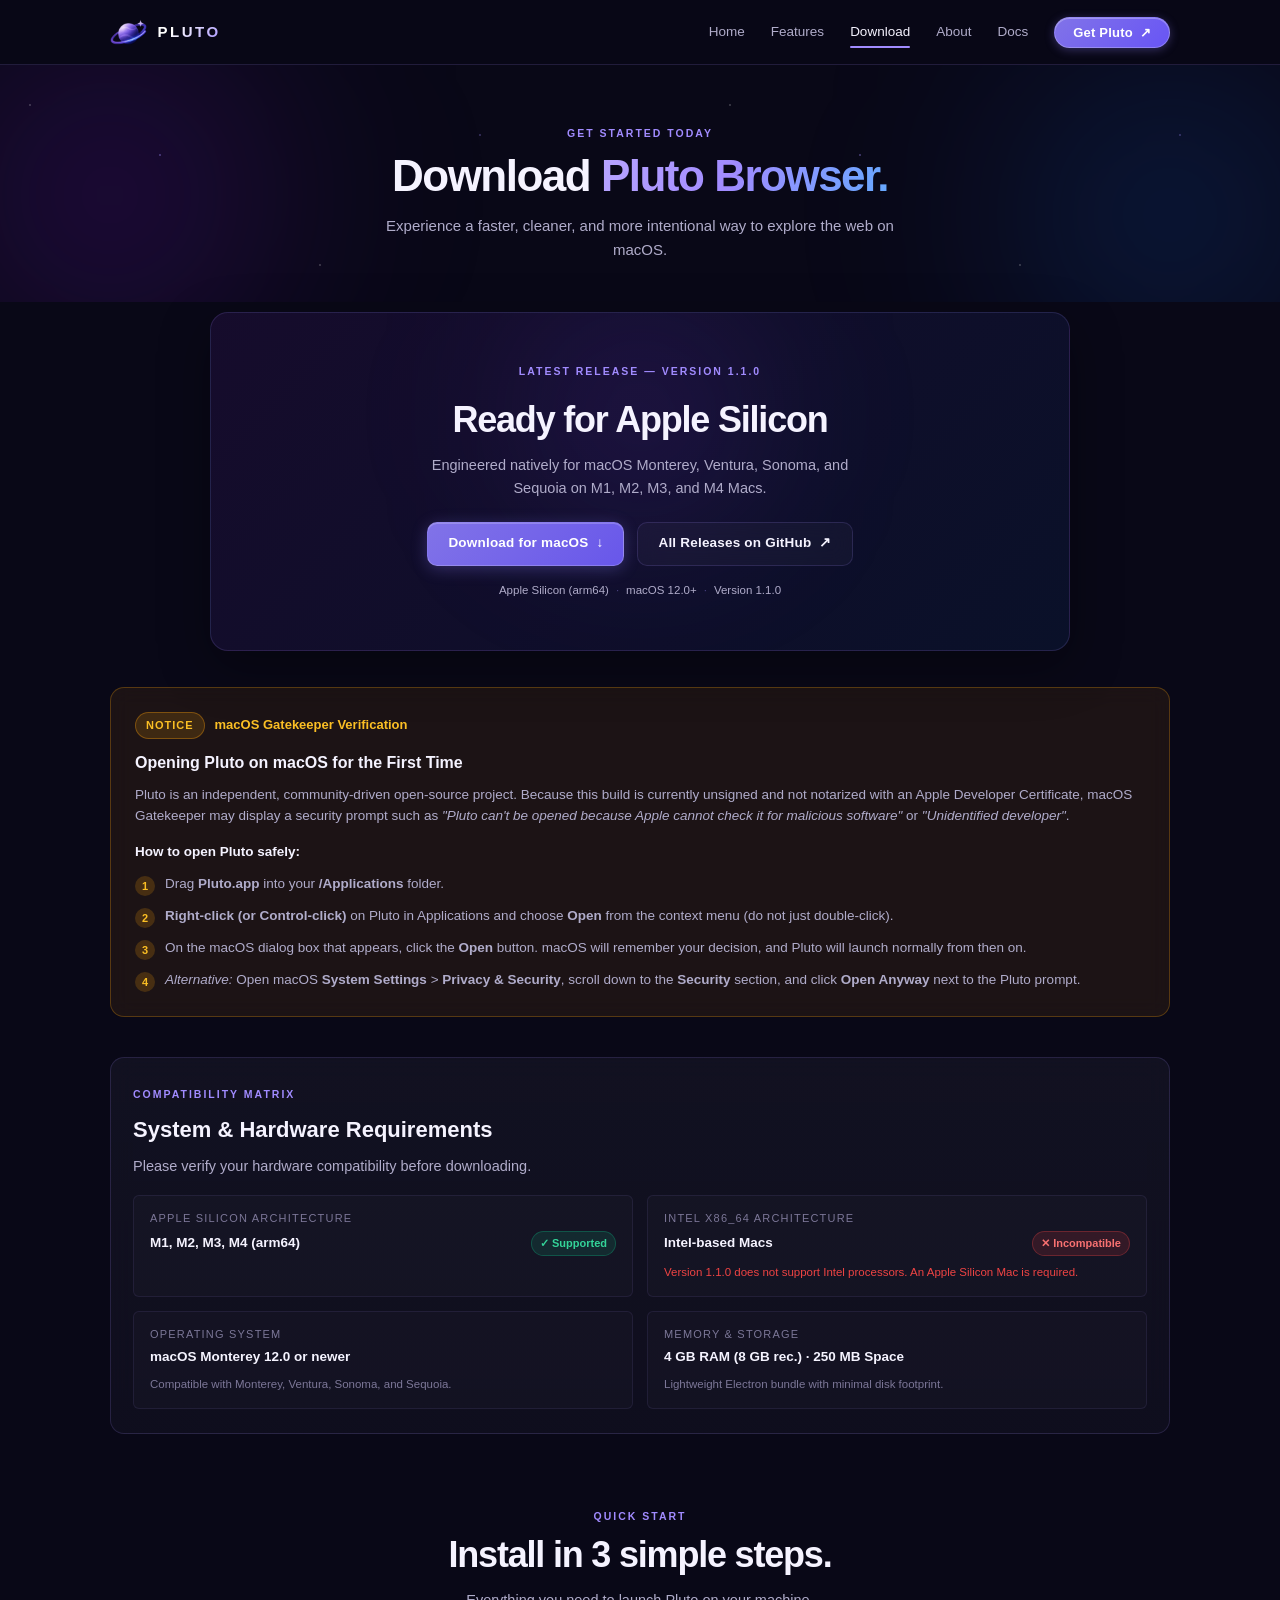
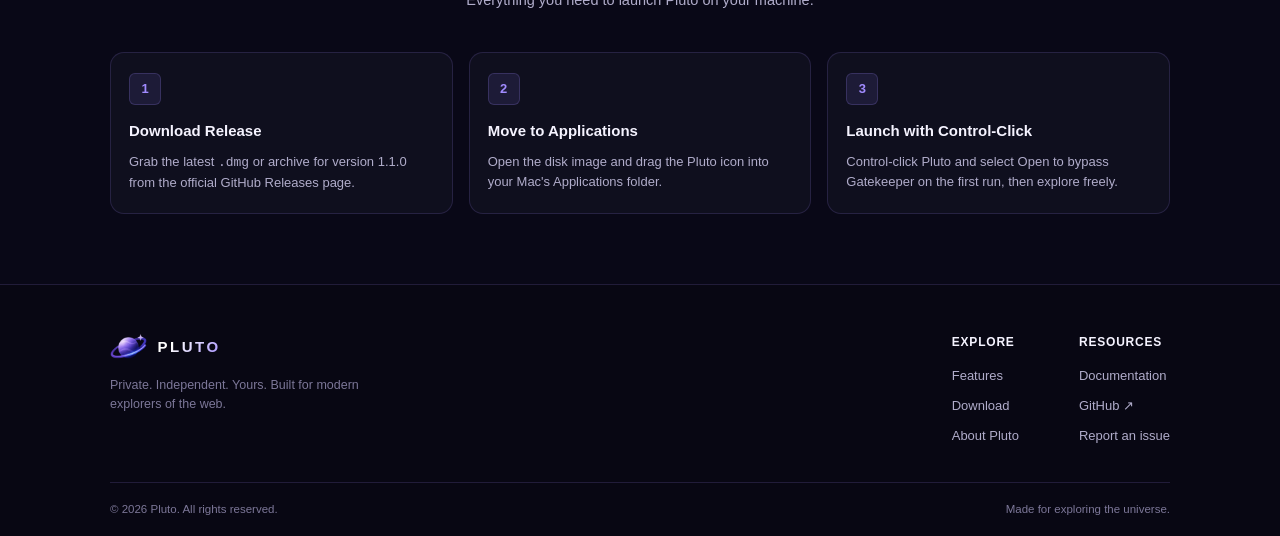
==== download.html @ a0f24057 "Initial commit: Pluto official website" ====
<!DOCTYPE html>
<html lang="en">
<head>
    <meta charset="UTF-8">
    <meta name="viewport" content="width=device-width, initial-scale=1.0">

    <title>Download Pluto — Explore Your Universe</title>
    <meta name="description" content="Download Pluto Desktop Browser for macOS. Clean, fast, and thoughtful browsing for Apple Silicon.">

    <link rel="icon" type="image/png" href="assets/logo/pluto-logo.png">
    <link rel="stylesheet" href="css/variables.css">
    <link rel="stylesheet" href="css/style.css">
    <link rel="stylesheet" href="css/responsive.css">

    <script src="js/main.js" defer></script>
    <script src="js/navigation.js" defer></script>
</head>

<body>

    <a href="#main" class="skip-link">Skip to main content</a>

    <!-- Navigation -->
    <header class="navbar">
        <div class="container nav-container">

            <a href="index.html" class="brand" aria-label="Pluto Browser Home">
                <img src="assets/logo/pluto-logo.png" alt="Pluto Logo">
                <span>PLUTO</span>
            </a>

            <button class="menu-toggle" id="menuToggle"
                    aria-label="Toggle navigation"
                    aria-expanded="false">
                <span></span>
                <span></span>
                <span></span>
            </button>

            <nav class="nav-links" id="navLinks">
                <a href="index.html">Home</a>
                <a href="features.html">Features</a>
                <a href="download.html" class="active">Download</a>
                <a href="about.html">About</a>
                <a href="docs.html">Docs</a>
                <a href="download.html" class="nav-download">Get Pluto <span>↗</span></a>
            </nav>

        </div>
    </header>

    <main id="main">

        <!-- Page Header -->
        <section class="page-header">
            <div class="hero-glow hero-glow-left"></div>
            <div class="hero-glow hero-glow-right"></div>
            <div class="stars"></div>

            <div class="container hero-content">
                <span class="eyebrow">GET STARTED TODAY</span>
                <h1>
                    Download
                    <span>Pluto Browser.</span>
                </h1>
                <p>
                    Experience a faster, cleaner, and more intentional way to explore the web on macOS.
                </p>
            </div>
        </section>

        <!-- Download Main Section -->
        <section class="download-section" style="padding-top: 10px;">
            <div class="container">

                <!-- Main Release Card -->
                <div class="download-card">
                    <div class="download-glow"></div>

                    <span class="eyebrow">LATEST RELEASE — VERSION 1.1.0</span>

                    <h2>Ready for Apple Silicon</h2>
                    <p>
                        Engineered natively for macOS Monterey, Ventura, Sonoma, and Sequoia on M1, M2, M3, and M4 Macs.
                    </p>

                    <div class="hero-actions">
                        <a
                            href="https://github.com/ParamMavani/pluto-browser/releases/tag/v1.1.0"
                            target="_blank"
                            rel="noopener noreferrer"
                            class="btn btn-primary"
                        >
                            Download for macOS <span>↓</span>
                        </a>

                        <a
                            href="https://github.com/ParamMavani/pluto-browser/releases"
                            target="_blank"
                            rel="noopener noreferrer"
                            class="btn btn-secondary"
                        >
                            All Releases on GitHub <span>↗</span>
                        </a>
                    </div>

                    <div class="download-specs">
                        <span class="spec-tag">Apple Silicon (arm64)</span>
                        <span class="spec-dot">·</span>
                        <span class="spec-tag">macOS 12.0+</span>
                        <span class="spec-dot">·</span>
                        <span class="spec-tag">Version 1.1.0</span>
                    </div>
                </div>

                <!-- Gatekeeper Unsigned Build Notice -->
                <div class="notice-card">
                    <div class="notice-header">
                        <span class="notice-badge">Notice</span>
                        <span style="font-size: 13px; font-weight: 700; color: #fbbf24;">macOS Gatekeeper Verification</span>
                    </div>
                    <h3>Opening Pluto on macOS for the First Time</h3>
                    <p>
                        Pluto is an independent, community-driven open-source project. Because this build is currently unsigned and not notarized with an Apple Developer Certificate, macOS Gatekeeper may display a security prompt such as <em>"Pluto can't be opened because Apple cannot check it for malicious software"</em> or <em>"Unidentified developer"</em>.
                    </p>
                    <p style="font-weight: 600; color: var(--text-primary); margin-bottom: 8px;">
                        How to open Pluto safely:
                    </p>
                    <ul class="notice-steps">
                        <li>
                            <span class="step-bullet">1</span>
                            <div>
                                Drag <strong>Pluto.app</strong> into your <strong>/Applications</strong> folder.
                            </div>
                        </li>
                        <li>
                            <span class="step-bullet">2</span>
                            <div>
                                <strong>Right-click (or Control-click)</strong> on Pluto in Applications and choose <strong>Open</strong> from the context menu (do not just double-click).
                            </div>
                        </li>
                        <li>
                            <span class="step-bullet">3</span>
                            <div>
                                On the macOS dialog box that appears, click the <strong>Open</strong> button. macOS will remember your decision, and Pluto will launch normally from then on.
                            </div>
                        </li>
                        <li>
                            <span class="step-bullet">4</span>
                            <div>
                                <em>Alternative:</em> Open macOS <strong>System Settings</strong> &gt; <strong>Privacy & Security</strong>, scroll down to the <strong>Security</strong> section, and click <strong>Open Anyway</strong> next to the Pluto prompt.
                            </div>
                        </li>
                    </ul>
                </div>

                <!-- System Requirements & Hardware Compatibility -->
                <div class="content-card" style="margin-top: 40px;">
                    <span class="eyebrow">COMPATIBILITY MATRIX</span>
                    <h2 style="font-size: 22px; margin-bottom: 8px;">System & Hardware Requirements</h2>
                    <p style="color: var(--text-secondary); margin-bottom: 16px;">
                        Please verify your hardware compatibility before downloading.
                    </p>

                    <div class="specs-grid">
                        <div class="spec-item">
                            <span class="label">Apple Silicon Architecture</span>
                            <span class="value" style="display: flex; align-items: center; justify-content: space-between;">
                                M1, M2, M3, M4 (arm64)
                                <span class="compat-pill compat-yes">✓ Supported</span>
                            </span>
                        </div>

                        <div class="spec-item">
                            <span class="label">Intel x86_64 Architecture</span>
                            <span class="value" style="display: flex; align-items: center; justify-content: space-between;">
                                Intel-based Macs
                                <span class="compat-pill compat-no">✕ Incompatible</span>
                            </span>
                            <small style="color: var(--accent-danger); font-size: 11.5px; margin-top: 4px;">
                                Version 1.1.0 does not support Intel processors. An Apple Silicon Mac is required.
                            </small>
                        </div>

                        <div class="spec-item">
                            <span class="label">Operating System</span>
                            <span class="value">macOS Monterey 12.0 or newer</span>
                            <small style="color: var(--text-muted); font-size: 11.5px; margin-top: 4px;">
                                Compatible with Monterey, Ventura, Sonoma, and Sequoia.
                            </small>
                        </div>

                        <div class="spec-item">
                            <span class="label">Memory & Storage</span>
                            <span class="value">4 GB RAM (8 GB rec.) · 250 MB Space</span>
                            <small style="color: var(--text-muted); font-size: 11.5px; margin-top: 4px;">
                                Lightweight Electron bundle with minimal disk footprint.
                            </small>
                        </div>
                    </div>
                </div>

                <!-- Installation Steps -->
                <div class="section-heading" style="margin-top: 70px;">
                    <span class="eyebrow">QUICK START</span>
                    <h2>Install in 3 simple steps.</h2>
                    <p>Everything you need to launch Pluto on your machine.</p>
                </div>

                <div class="step-grid">
                    <div class="step-card">
                        <div class="step-number">1</div>
                        <h3>Download Release</h3>
                        <p>Grab the latest <code>.dmg</code> or archive for version 1.1.0 from the official GitHub Releases page.</p>
                    </div>

                    <div class="step-card">
                        <div class="step-number">2</div>
                        <h3>Move to Applications</h3>
                        <p>Open the disk image and drag the Pluto icon into your Mac's Applications folder.</p>
                    </div>

                    <div class="step-card">
                        <div class="step-number">3</div>
                        <h3>Launch with Control-Click</h3>
                        <p>Control-click Pluto and select Open to bypass Gatekeeper on the first run, then explore freely.</p>
                    </div>
                </div>

            </div>
        </section>

    </main>

    <!-- Footer -->
    <footer class="footer">
        <div class="container">

            <div class="footer-main">

                <div class="footer-brand">
                    <a href="index.html" class="brand" aria-label="Pluto Browser Home">
                        <img src="assets/logo/pluto-logo.png" alt="Pluto Logo">
                        <span>PLUTO</span>
                    </a>

                    <p>Private. Independent. Yours. Built for modern explorers of the web.</p>
                </div>

                <div class="footer-nav">
                    <div class="footer-column">
                        <h4>Explore</h4>
                        <a href="features.html">Features</a>
                        <a href="download.html">Download</a>
                        <a href="about.html">About Pluto</a>
                    </div>

                    <div class="footer-column">
                        <h4>Resources</h4>
                        <a href="docs.html">Documentation</a>
                        <a href="https://github.com/ParamMavani/pluto-browser"
                           target="_blank"
                           rel="noopener noreferrer">GitHub <span>↗</span></a>
                        <a href="https://github.com/ParamMavani/pluto-browser/issues"
                           target="_blank"
                           rel="noopener noreferrer">Report an issue</a>
                    </div>
                </div>

            </div>

            <div class="footer-bottom">
                <p>© <span id="currentYear"></span> Pluto. All rights reserved.</p>
                <p>Made for exploring the universe.</p>
            </div>

        </div>
    </footer>

</body>
</html>
---- css/variables.css ----
:root {
  /* Pluto backgrounds */
  --bg-primary: #090817;
  --bg-secondary: #131226;
  --bg-surface: #1d1c34;
  --bg-surface-hover: #262444;

  /* Pluto accents */
  --accent-primary: #8173e8;
  --accent-secondary: #a18bff;
  --accent-blue: #65a9ff;
  --accent-cyan: #38bdf8;

  /* Status and feedback colors */
  --accent-success: #10b981;
  --accent-warning: #f59e0b;
  --accent-warning-bg: rgba(245, 158, 11, 0.08);
  --accent-warning-border: rgba(245, 158, 11, 0.28);
  --accent-danger: #ef4444;

  /* Text colors */
  --text-primary: #f5f3ff;
  --text-secondary: #b0acca;
  --text-muted: #7c7798;

  /* Borders and effects */
  --border-color: rgba(161, 139, 255, 0.16);
  --border-subtle: rgba(161, 139, 255, 0.09);
  --border-glow: rgba(161, 139, 255, 0.4);
  --glow-purple: rgba(129, 115, 232, 0.2);
  --glow-blue: rgba(101, 169, 255, 0.16);

  /* Layout — tightened for better proportions */
  --container-width: 1060px;
  --radius-sm: 6px;
  --radius-md: 10px;
  --radius-lg: 14px;
  --radius-pill: 999px;

  /* Typography */
  --font-main: -apple-system, BlinkMacSystemFont, "SF Pro Display", "Inter", "Segoe UI", Roboto, sans-serif;

  /* Transitions */
  --transition-fast: 0.2s ease;
  --transition-smooth: 0.25s cubic-bezier(0.16, 1, 0.3, 1);
}
---- css/style.css ----
/* ==========================================================================
   Pluto Browser — Main Stylesheet
   Refined, Sleek, Proportional Scaling
   ========================================================================== */

@import url("./variables.css");

/* --------------------------------------------------------------------------
   Global & Reset
   -------------------------------------------------------------------------- */

*,
*::before,
*::after {
    margin: 0;
    padding: 0;
    box-sizing: border-box;
}

html {
    scroll-behavior: smooth;
    text-rendering: optimizeLegibility;
    -webkit-font-smoothing: antialiased;
    -moz-osx-font-smoothing: grayscale;
}

[id] {
    scroll-margin-top: 85px;
}

/* Accessible Focus States */
:focus-visible {
    outline: 2px solid var(--accent-secondary);
    outline-offset: 3px;
}

/* Skip link for keyboard accessibility */
.skip-link {
    position: absolute;
    top: -100px;
    left: 20px;
    background: var(--accent-primary);
    color: #ffffff;
    padding: 8px 16px;
    border-radius: var(--radius-sm);
    z-index: 1000;
    font-weight: 600;
    font-size: 13px;
    text-decoration: none;
    box-shadow: 0 4px 12px rgba(0, 0, 0, 0.4);
    transition: top 0.2s ease;
}

.skip-link:focus {
    top: 16px;
}

body {
    background-color: var(--bg-primary);
    color: var(--text-primary);
    font-family: var(--font-main);
    font-size: 14.5px;
    line-height: 1.55;
    overflow-x: hidden;
    position: relative;
    min-height: 100vh;
}

::selection {
    background: rgba(129, 115, 232, 0.35);
    color: #ffffff;
}

/* Custom Scrollbar */
::-webkit-scrollbar {
    width: 8px;
}

::-webkit-scrollbar-track {
    background: var(--bg-primary);
}

::-webkit-scrollbar-thumb {
    background: rgba(161, 139, 255, 0.22);
    border-radius: var(--radius-pill);
    border: 2px solid var(--bg-primary);
}

::-webkit-scrollbar-thumb:hover {
    background: rgba(161, 139, 255, 0.4);
}

a {
    text-decoration: none;
    color: inherit;
    transition: color var(--transition-fast);
}

button {
    font: inherit;
    cursor: pointer;
    border: none;
    background: none;
}

img {
    max-width: 100%;
    height: auto;
    display: block;
}

/* --------------------------------------------------------------------------
   Layout Containers & Common Utilities
   -------------------------------------------------------------------------- */

.container {
    width: min(calc(100% - 40px), var(--container-width));
    margin-inline: auto;
}

.section,
.features-section,
.download-section {
    padding: 70px 0;
    position: relative;
}

.section-heading {
    text-align: center;
    max-width: 580px;
    margin: 0 auto 40px;
}

.eyebrow,
.section-eyebrow {
    display: inline-block;
    color: var(--accent-secondary);
    font-size: 10.5px;
    font-weight: 700;
    letter-spacing: 2px;
    text-transform: uppercase;
    margin-bottom: 10px;
}

.section-heading h2,
.intro-content h2,
.download-card h2 {
    font-size: clamp(24px, 3.2vw, 36px);
    line-height: 1.18;
    letter-spacing: -1.2px;
    font-weight: 800;
    margin-bottom: 12px;
}

.section-heading p,
.intro-content p,
.download-card p {
    color: var(--text-secondary);
    font-size: 14.5px;
    line-height: 1.6;
}

/* Radiant Cosmic Gradients */
.hero h1 span,
.section-heading h2 span,
.intro-content h2 span,
.download-card h2 span,
.page-header h1 span {
    background: linear-gradient(110deg, #b8a5ff 0%, #a18bff 45%, #65a9ff 100%);
    background-clip: text;
    -webkit-background-clip: text;
    -webkit-text-fill-color: transparent;
    display: inline-block;
}

/* --------------------------------------------------------------------------
   Navigation Bar
   -------------------------------------------------------------------------- */

.navbar {
    position: sticky;
    top: 0;
    z-index: 100;
    background: rgba(9, 8, 23, 0.82);
    backdrop-filter: blur(20px);
    -webkit-backdrop-filter: blur(20px);
    border-bottom: 1px solid var(--border-color);
    transition: background var(--transition-fast), border-color var(--transition-fast);
}

.nav-container {
    height: 64px;
    display: flex;
    align-items: center;
    justify-content: space-between;
}

.brand {
    display: inline-flex;
    align-items: center;
    gap: 10px;
    color: var(--text-primary);
    font-size: 15px;
    font-weight: 800;
    letter-spacing: 2.5px;
    text-decoration: none;
}

.brand img {
    height: 26px;
    width: auto;
    object-fit: contain;
    flex-shrink: 0;
    transition: transform var(--transition-smooth);
}

.brand span {
    background: linear-gradient(135deg, #ffffff 30%, var(--accent-secondary) 100%);
    background-clip: text;
    -webkit-background-clip: text;
    -webkit-text-fill-color: transparent;
    font-weight: 800;
}

.brand:hover img {
    transform: rotate(6deg) scale(1.05);
}

.nav-links {
    display: flex;
    align-items: center;
    gap: 26px;
}

.nav-links a:not(.nav-download) {
    color: var(--text-secondary);
    font-size: 13.5px;
    font-weight: 500;
    position: relative;
    padding: 4px 0;
    transition: color var(--transition-fast);
}

.nav-links a:not(.nav-download):hover,
.nav-links a:not(.nav-download).active {
    color: var(--text-primary);
}

.nav-links a:not(.nav-download)::after {
    content: '';
    position: absolute;
    bottom: -2px;
    left: 0;
    width: 0;
    height: 2px;
    background: var(--accent-secondary);
    border-radius: 2px;
    transition: width var(--transition-fast);
}

.nav-links a:not(.nav-download):hover::after,
.nav-links a:not(.nav-download).active::after {
    width: 100%;
}

/* "Get Pluto" Navbar CTA Button */
.nav-links a.nav-download,
.nav-download {
    display: inline-flex;
    align-items: center;
    justify-content: center;
    gap: 7px;
    padding: 8px 18px !important;
    background: linear-gradient(135deg, var(--accent-primary) 0%, #6855f5 100%);
    color: #ffffff !important;
    font-size: 13px !important;
    font-weight: 600;
    line-height: 1;
    letter-spacing: 0.2px;
    border-radius: var(--radius-pill);
    border: 1px solid rgba(255, 255, 255, 0.22);
    box-shadow: inset 0 1px 0 rgba(255, 255, 255, 0.28), 0 2px 10px rgba(129, 115, 232, 0.35);
    text-decoration: none;
    white-space: nowrap;
    position: relative;
    overflow: hidden;
    transition: all var(--transition-smooth);
}

.nav-links a.nav-download:hover,
.nav-download:hover {
    background: linear-gradient(135deg, var(--accent-secondary) 0%, #7663fa 100%);
    box-shadow: inset 0 1px 0 rgba(255, 255, 255, 0.38), 0 4px 18px rgba(129, 115, 232, 0.55);
    transform: translateY(-1px);
    color: #ffffff !important;
}

.nav-links a.nav-download:active,
.nav-download:active {
    transform: translateY(0);
    box-shadow: inset 0 1px 0 rgba(255, 255, 255, 0.2), 0 2px 6px rgba(129, 115, 232, 0.3);
}

.nav-links a.nav-download span,
.nav-download span {
    display: inline-block;
    font-size: 13px;
    line-height: 1;
    transition: transform var(--transition-fast);
}

.nav-links a.nav-download:hover span,
.nav-download:hover span {
    transform: translate(2px, -2px);
}

/* Mobile Toggle */
.menu-toggle {
    display: none;
    flex-direction: column;
    justify-content: center;
    align-items: center;
    gap: 4px;
    width: 36px;
    height: 36px;
    padding: 6px;
    border-radius: var(--radius-sm);
    background: rgba(255, 255, 255, 0.03);
    border: 1px solid var(--border-subtle);
    transition: background var(--transition-fast);
}

.menu-toggle span {
    display: block;
    width: 20px;
    height: 2px;
    background: var(--text-primary);
    border-radius: 2px;
    transition: transform 0.25s ease, opacity 0.25s ease;
}

.menu-toggle.active span:nth-child(1) {
    transform: translateY(6px) rotate(45deg);
}

.menu-toggle.active span:nth-child(2) {
    opacity: 0;
    transform: scale(0);
}

.menu-toggle.active span:nth-child(3) {
    transform: translateY(-6px) rotate(-45deg);
}

/* --------------------------------------------------------------------------
   Hero Section
   -------------------------------------------------------------------------- */

.hero {
    position: relative;
    padding: 70px 20px 50px;
    text-align: center;
    overflow: hidden;
    display: flex;
    flex-direction: column;
    align-items: center;
    justify-content: center;
}

/* Ambient Cosmic Glows */
.hero-glow {
    position: absolute;
    border-radius: 50%;
    filter: blur(100px);
    pointer-events: none;
    z-index: 1;
}

.hero-glow-left,
.hero-glow-purple {
    width: 500px;
    height: 400px;
    background: radial-gradient(circle, rgba(118, 23, 199, 0.32) 0%, rgba(118, 23, 199, 0) 70%);
    top: -70px;
    left: -140px;
}

.hero-glow-right,
.hero-glow-blue {
    width: 500px;
    height: 400px;
    background: radial-gradient(circle, rgba(15, 100, 230, 0.26) 0%, rgba(15, 100, 230, 0) 70%);
    top: -50px;
    right: -140px;
}

/* Pure CSS Starfield */
.stars {
    position: absolute;
    inset: 0;
    pointer-events: none;
    z-index: 1;
    background-image:
        radial-gradient(1px 1px at 30px 40px, #ffffff, rgba(0,0,0,0)),
        radial-gradient(1.5px 1.5px at 160px 90px, #a18bff, rgba(0,0,0,0)),
        radial-gradient(1px 1px at 320px 200px, #ffffff, rgba(0,0,0,0)),
        radial-gradient(1.5px 1.5px at 480px 70px, rgba(161, 139, 255, 0.8), rgba(0,0,0,0)),
        radial-gradient(1px 1px at 640px 240px, #ffffff, rgba(0,0,0,0)),
        radial-gradient(1.5px 1.5px at 780px 130px, #65a9ff, rgba(0,0,0,0)),
        radial-gradient(1px 1px at 940px 300px, #ffffff, rgba(0,0,0,0)),
        radial-gradient(1.5px 1.5px at 1100px 100px, #ffffff, rgba(0,0,0,0)),
        radial-gradient(1.5px 1.5px at 1260px 210px, #a18bff, rgba(0,0,0,0)),
        radial-gradient(1px 1px at 1400px 150px, #ffffff, rgba(0,0,0,0));
    background-size: 700px 350px;
    opacity: 0.6;
    animation: starsPulse 10s ease-in-out infinite alternate;
}

@keyframes starsPulse {
    0% { opacity: 0.4; }
    100% { opacity: 0.7; }
}

.hero-content {
    max-width: 660px;
    position: relative;
    z-index: 2;
    display: flex;
    flex-direction: column;
    align-items: center;
}

/* Hero Badge */
.hero-badge,
.hero-label {
    display: inline-flex;
    align-items: center;
    gap: 8px;
    padding: 5px 14px;
    border: 1px solid var(--border-color);
    background: rgba(129, 115, 232, 0.08);
    backdrop-filter: blur(10px);
    -webkit-backdrop-filter: blur(10px);
    border-radius: var(--radius-pill);
    color: var(--accent-secondary);
    font-size: 10.5px;
    font-weight: 700;
    letter-spacing: 1.4px;
    margin-bottom: 20px;
    box-shadow: 0 0 16px rgba(129, 115, 232, 0.1);
    transition: all var(--transition-smooth);
}

.hero-badge:hover,
.hero-label:hover {
    border-color: rgba(161, 139, 255, 0.4);
    background: rgba(129, 115, 232, 0.12);
    box-shadow: 0 0 24px rgba(129, 115, 232, 0.2);
    transform: translateY(-1px);
}

.status-dot {
    width: 6px;
    height: 6px;
    background: #60a5fa;
    border-radius: 50%;
    box-shadow: 0 0 8px #60a5fa;
    animation: statusPulse 2s ease-in-out infinite;
}

@keyframes statusPulse {
    0%, 100% {
        opacity: 1;
        transform: scale(1);
    }
    50% {
        opacity: 0.4;
        transform: scale(0.85);
    }
}

.hero h1 {
    font-size: clamp(34px, 4.8vw, 56px);
    line-height: 1.12;
    letter-spacing: -1.8px;
    font-weight: 800;
    margin-bottom: 16px;
}

.hero-description {
    max-width: 500px;
    margin: 0 auto 26px;
    color: var(--text-secondary);
    font-size: 15px;
    line-height: 1.6;
}

/* Actions & Buttons */
.hero-actions {
    display: flex;
    justify-content: center;
    align-items: center;
    flex-wrap: wrap;
    gap: 13px;
}

.btn {
    display: inline-flex;
    align-items: center;
    justify-content: center;
    gap: 8px;
    padding: 10.5px 20px;
    border-radius: var(--radius-md);
    font-size: 13.5px;
    font-weight: 600;
    letter-spacing: 0.2px;
    transition: all var(--transition-smooth);
    white-space: nowrap;
}

.btn-primary {
    background: linear-gradient(135deg, var(--accent-primary) 0%, #6857ea 100%);
    color: #ffffff;
    border: 1px solid rgba(255, 255, 255, 0.18);
    box-shadow: inset 0 1px 0 rgba(255, 255, 255, 0.2), 0 3px 16px rgba(129, 115, 232, 0.32);
}

.btn-primary:hover {
    background: linear-gradient(135deg, var(--accent-secondary) 0%, #7663f7 100%);
    box-shadow: inset 0 1px 0 rgba(255, 255, 255, 0.25), 0 6px 24px rgba(129, 115, 232, 0.5);
    transform: translateY(-1px);
}

.btn-secondary {
    border: 1px solid var(--border-color);
    background: rgba(255, 255, 255, 0.03);
    color: var(--text-primary);
    backdrop-filter: blur(10px);
    -webkit-backdrop-filter: blur(10px);
}

.btn-secondary:hover {
    border-color: rgba(161, 139, 255, 0.45);
    background: rgba(129, 115, 232, 0.08);
    color: #ffffff;
    transform: translateY(-1px);
}

.btn span {
    display: inline-block;
    transition: transform var(--transition-fast);
}

.btn-primary:hover span {
    transform: translateY(2px);
}

.btn-secondary:hover span {
    transform: translate(2px, -2px);
}

.hero-note {
    margin-top: 20px;
    color: var(--text-muted);
    font-size: 11px;
    letter-spacing: 1.6px;
    text-transform: uppercase;
    display: inline-flex;
    align-items: center;
    gap: 7px;
}

.hero-note span,
.sparkle {
    color: var(--accent-secondary);
    display: inline-block;
}

/* --------------------------------------------------------------------------
   Browser Preview Section
   -------------------------------------------------------------------------- */

.preview-section {
    padding-top: 15px;
    padding-bottom: 65px;
}

.browser-preview-wrapper {
    position: relative;
    max-width: 860px;
    margin: 0 auto;
}

.preview-glow,
.browser-glow {
    position: absolute;
    inset: -22px;
    background: radial-gradient(ellipse at 50% 35%, rgba(129, 115, 232, 0.28), rgba(101, 169, 255, 0.1) 45%, transparent 70%);
    filter: blur(50px);
    z-index: 0;
    pointer-events: none;
    border-radius: 24px;
}

.browser-preview {
    position: relative;
    z-index: 1;
    width: 100%;
    border: 1px solid rgba(161, 139, 255, 0.22);
    border-radius: 12px;
    background: var(--bg-secondary);
    box-shadow:
        0 20px 60px -15px rgba(0, 0, 0, 0.75),
        0 0 35px rgba(129, 115, 232, 0.12);
    overflow: hidden;
    transition: transform 0.35s cubic-bezier(0.16, 1, 0.3, 1), box-shadow 0.35s ease;
}

.browser-preview:hover {
    box-shadow:
        0 25px 75px -15px rgba(0, 0, 0, 0.85),
        0 0 50px rgba(129, 115, 232, 0.2);
}

.browser-preview img {
    width: 100%;
    height: auto;
    display: block;
    object-fit: contain;
}

/* --------------------------------------------------------------------------
   Features Section
   -------------------------------------------------------------------------- */

.features-section {
    background: linear-gradient(
        180deg,
        transparent 0%,
        rgba(129, 115, 232, 0.035) 50%,
        transparent 100%
    );
}

.feature-grid {
    display: grid;
    grid-template-columns: repeat(3, 1fr);
    gap: 18px;
}

.feature-card {
    display: flex;
    flex-direction: column;
    padding: 22px 20px;
    background: linear-gradient(180deg, rgba(23, 23, 39, 0.6) 0%, rgba(17, 16, 32, 0.8) 100%);
    border: 1px solid var(--border-color);
    border-radius: var(--radius-lg);
    backdrop-filter: blur(12px);
    -webkit-backdrop-filter: blur(12px);
    transition: all var(--transition-smooth);
    position: relative;
    overflow: hidden;
}

.feature-card::before {
    content: '';
    position: absolute;
    top: 0;
    left: 0;
    right: 0;
    height: 1px;
    background: linear-gradient(90deg, transparent, rgba(161, 139, 255, 0.25), transparent);
    opacity: 0;
    transition: opacity var(--transition-fast);
}

.feature-card:hover {
    transform: translateY(-4px);
    border-color: rgba(161, 139, 255, 0.35);
    box-shadow: 0 12px 35px -8px var(--glow-purple);
    background: linear-gradient(180deg, rgba(28, 27, 48, 0.75) 0%, rgba(19, 18, 36, 0.9) 100%);
}

.feature-card:hover::before {
    opacity: 1;
}

.feature-icon {
    width: 38px;
    height: 38px;
    display: flex;
    align-items: center;
    justify-content: center;
    border-radius: var(--radius-sm);
    background: rgba(129, 115, 232, 0.12);
    border: 1px solid rgba(161, 139, 255, 0.18);
    color: var(--accent-secondary);
    font-size: 17px;
    margin-bottom: 14px;
    transition: transform var(--transition-smooth), background var(--transition-fast);
    flex-shrink: 0;
}

.feature-card:hover .feature-icon {
    transform: scale(1.06);
    background: rgba(129, 115, 232, 0.18);
    border-color: var(--accent-secondary);
}

.feature-card h3 {
    font-size: 15px;
    font-weight: 600;
    color: var(--text-primary);
    margin-bottom: 6px;
    letter-spacing: -0.2px;
}

.feature-card p {
    color: var(--text-secondary);
    font-size: 13px;
    line-height: 1.55;
    margin-top: auto;
}

.features-link {
    text-align: center;
    margin-top: 32px;
}

.features-link a {
    display: inline-flex;
    align-items: center;
    gap: 7px;
    color: var(--accent-secondary);
    font-size: 13.5px;
    font-weight: 600;
    padding: 6px 14px;
    border-radius: var(--radius-sm);
    transition: all var(--transition-fast);
}

.features-link a span {
    display: inline-block;
    transition: transform var(--transition-fast);
}

.features-link a:hover {
    color: #ffffff;
    background: rgba(129, 115, 232, 0.08);
}

.features-link a:hover span {
    transform: translateX(3px);
}

/* --------------------------------------------------------------------------
   Download CTA Section
   -------------------------------------------------------------------------- */

.download-card {
    position: relative;
    overflow: hidden;
    text-align: center;
    padding: 50px 24px;
    max-width: 860px;
    margin: 0 auto;
    border: 1px solid var(--border-color);
    border-radius: 18px;
    background: linear-gradient(
        135deg,
        rgba(92, 35, 155, 0.16) 0%,
        rgba(20, 75, 155, 0.14) 100%
    );
    box-shadow: 0 16px 50px rgba(0, 0, 0, 0.35);
    display: flex;
    flex-direction: column;
    align-items: center;
}

.download-glow {
    position: absolute;
    width: 380px;
    height: 250px;
    background: radial-gradient(circle, rgba(113, 55, 213, 0.26) 0%, transparent 70%);
    filter: blur(80px);
    pointer-events: none;
    left: 50%;
    top: 30%;
    transform: translate(-50%, -50%);
}

.download-card > *:not(.download-glow) {
    position: relative;
    z-index: 1;
}

.download-card h2 {
    margin: 10px 0 12px;
}

.download-card p {
    max-width: 460px;
    margin: 0 auto 22px;
}

.download-specs {
    margin-top: 16px;
    display: inline-flex;
    align-items: center;
    justify-content: center;
    flex-wrap: wrap;
    gap: 7px;
    color: var(--text-muted);
    font-size: 11.5px;
}

.spec-tag {
    color: var(--text-secondary);
}

.spec-dot {
    color: var(--border-glow);
}

/* --------------------------------------------------------------------------
   Footer
   -------------------------------------------------------------------------- */

.footer {
    border-top: 1px solid var(--border-color);
    background: #080713;
    padding-top: 48px;
    position: relative;
}

.footer-main {
    display: flex;
    justify-content: space-between;
    align-items: flex-start;
    flex-wrap: wrap;
    gap: 40px;
    padding-bottom: 36px;
}

.footer-brand {
    max-width: 280px;
}

.footer-brand p {
    color: var(--text-muted);
    font-size: 12.5px;
    margin-top: 10px;
    line-height: 1.55;
}

.footer-nav {
    display: flex;
    gap: 60px;
}

.footer-column {
    display: flex;
    flex-direction: column;
    gap: 10px;
}

.footer-column h4 {
    color: var(--text-primary);
    font-size: 12px;
    font-weight: 700;
    letter-spacing: 0.8px;
    text-transform: uppercase;
    margin-bottom: 4px;
}

.footer-column a {
    color: var(--text-secondary);
    font-size: 13px;
    transition: all var(--transition-fast);
}

.footer-column a span {
    display: inline-block;
    transition: transform var(--transition-fast);
}

.footer-column a:hover {
    color: var(--accent-secondary);
}

.footer-column a:hover span {
    transform: translate(2px, -2px);
}

.footer-bottom {
    border-top: 1px solid var(--border-color);
    padding: 18px 0;
    display: flex;
    justify-content: space-between;
    align-items: center;
    gap: 16px;
    color: var(--text-muted);
    font-size: 11.5px;
}

/* --------------------------------------------------------------------------
   Subpage Utilities & Components
   -------------------------------------------------------------------------- */

.page-header {
    padding: 60px 20px 40px;
    text-align: center;
    position: relative;
    overflow: hidden;
}

.page-header h1 {
    font-size: clamp(28px, 4vw, 44px);
    line-height: 1.15;
    letter-spacing: -1.5px;
    font-weight: 800;
    margin-bottom: 12px;
}

.page-header p {
    color: var(--text-secondary);
    font-size: 15px;
    max-width: 520px;
    margin: 0 auto;
    line-height: 1.6;
}

.content-card {
    padding: 24px 22px;
    background: linear-gradient(180deg, rgba(23, 23, 39, 0.65) 0%, rgba(17, 16, 32, 0.8) 100%);
    border: 1px solid var(--border-color);
    border-radius: var(--radius-lg);
    backdrop-filter: blur(12px);
    -webkit-backdrop-filter: blur(12px);
    margin-bottom: 20px;
}

.step-grid {
    display: grid;
    grid-template-columns: repeat(3, 1fr);
    gap: 16px;
    margin-top: 30px;
}

.step-card {
    padding: 20px 18px;
    background: rgba(23, 23, 39, 0.5);
    border: 1px solid var(--border-color);
    border-radius: var(--radius-lg);
    display: flex;
    flex-direction: column;
    gap: 10px;
    position: relative;
}

.step-number {
    width: 32px;
    height: 32px;
    border-radius: var(--radius-sm);
    background: rgba(129, 115, 232, 0.12);
    border: 1px solid rgba(161, 139, 255, 0.2);
    color: var(--accent-secondary);
    display: flex;
    align-items: center;
    justify-content: center;
    font-weight: 700;
    font-size: 13px;
    margin-bottom: 4px;
}

.step-card h3 {
    font-size: 15px;
    font-weight: 600;
    color: var(--text-primary);
}

.step-card p {
    color: var(--text-secondary);
    font-size: 13px;
    line-height: 1.55;
}

.specs-grid {
    display: grid;
    grid-template-columns: repeat(2, 1fr);
    gap: 14px;
    margin-top: 18px;
}

.spec-item {
    display: flex;
    flex-direction: column;
    gap: 4px;
    padding: 14px 16px;
    background: rgba(255, 255, 255, 0.02);
    border: 1px solid var(--border-subtle);
    border-radius: var(--radius-sm);
}

.spec-item .label {
    color: var(--text-muted);
    font-size: 11px;
    text-transform: uppercase;
    letter-spacing: 1.2px;
}

.spec-item .value {
    color: var(--text-primary);
    font-size: 13.5px;
    font-weight: 600;
}

.shortcut-table {
    width: 100%;
    border-collapse: collapse;
    margin-top: 16px;
}

.shortcut-table tr {
    border-bottom: 1px solid var(--border-subtle);
}

.shortcut-table td {
    padding: 11px 8px;
    font-size: 13px;
    color: var(--text-secondary);
}

.shortcut-table td:first-child {
    color: var(--text-primary);
    font-weight: 500;
}

.key-badge {
    display: inline-block;
    padding: 2px 7px;
    background: rgba(255, 255, 255, 0.07);
    border: 1px solid rgba(255, 255, 255, 0.14);
    border-radius: 4px;
    font-family: inherit;
    font-size: 11px;
    color: var(--accent-secondary);
    box-shadow: 0 1px 0 rgba(0, 0, 0, 0.3);
}


/* --------------------------------------------------------------------------
   Gatekeeper Security Notice (Download Page)
   -------------------------------------------------------------------------- */

.notice-card {
    padding: 24px;
    background: var(--accent-warning-bg);
    border: 1px solid var(--accent-warning-border);
    border-radius: var(--radius-lg);
    margin-top: 36px;
    text-align: left;
    backdrop-filter: blur(10px);
}

.notice-header {
    display: flex;
    align-items: center;
    gap: 10px;
    margin-bottom: 12px;
}

.notice-badge {
    display: inline-flex;
    align-items: center;
    gap: 6px;
    padding: 4px 10px;
    background: rgba(245, 158, 11, 0.16);
    border: 1px solid rgba(245, 158, 11, 0.35);
    border-radius: var(--radius-pill);
    color: #fbbf24;
    font-size: 11px;
    font-weight: 700;
    letter-spacing: 1px;
    text-transform: uppercase;
}

.notice-card h3 {
    font-size: 16px;
    color: var(--text-primary);
    margin-bottom: 8px;
    font-weight: 700;
}

.notice-card p {
    color: var(--text-secondary);
    font-size: 13.5px;
    line-height: 1.6;
    margin-bottom: 14px;
}

.notice-steps {
    list-style: none;
    display: flex;
    flex-direction: column;
    gap: 10px;
    margin-top: 12px;
    padding-left: 0;
}

.notice-steps li {
    display: flex;
    align-items: flex-start;
    gap: 10px;
    font-size: 13.5px;
    color: var(--text-secondary);
    line-height: 1.5;
}

.notice-steps li span.step-bullet {
    display: inline-flex;
    align-items: center;
    justify-content: center;
    width: 20px;
    height: 20px;
    border-radius: 50%;
    background: rgba(245, 158, 11, 0.2);
    color: #fbbf24;
    font-size: 11px;
    font-weight: 700;
    flex-shrink: 0;
    margin-top: 2px;
}

/* Compatibility Badges */
.compat-pill {
    display: inline-flex;
    align-items: center;
    gap: 5px;
    padding: 3px 8px;
    border-radius: var(--radius-pill);
    font-size: 11px;
    font-weight: 600;
}

.compat-pill.compat-yes {
    background: rgba(16, 185, 129, 0.14);
    color: #34d399;
    border: 1px solid rgba(16, 185, 129, 0.3);
}

.compat-pill.compat-no {
    background: rgba(239, 68, 68, 0.14);
    color: #f87171;
    border: 1px solid rgba(239, 68, 68, 0.3);
}

/* --------------------------------------------------------------------------
   Journey Timeline (About Page)
   -------------------------------------------------------------------------- */

.timeline {
    position: relative;
    padding-left: 28px;
    margin: 28px 0;
}

.timeline::before {
    content: '';
    position: absolute;
    top: 8px;
    bottom: 8px;
    left: 8px;
    width: 2px;
    background: linear-gradient(180deg, var(--accent-secondary) 0%, var(--accent-blue) 100%);
    opacity: 0.4;
}

.timeline-item {
    position: relative;
    margin-bottom: 24px;
}

.timeline-item:last-child {
    margin-bottom: 0;
}

.timeline-dot {
    position: absolute;
    left: -28px;
    top: 2px;
    width: 18px;
    height: 18px;
    border-radius: 50%;
    background: var(--bg-surface);
    border: 2px solid var(--accent-secondary);
    box-shadow: 0 0 10px rgba(129, 115, 232, 0.4);
}

.timeline-content h3 {
    font-size: 15.5px;
    color: var(--text-primary);
    margin-bottom: 6px;
    font-weight: 700;
}

.timeline-content p {
    color: var(--text-secondary);
    font-size: 13.5px;
    line-height: 1.6;
}

/* --------------------------------------------------------------------------
   Documentation Sidebar & Layout (Docs Page)
   -------------------------------------------------------------------------- */

.docs-layout {
    display: grid;
    grid-template-columns: 220px 1fr;
    gap: 36px;
    align-items: start;
}

.docs-sidebar {
    position: sticky;
    top: 85px;
    background: linear-gradient(180deg, rgba(23, 23, 39, 0.7) 0%, rgba(17, 16, 32, 0.85) 100%);
    border: 1px solid var(--border-color);
    border-radius: var(--radius-lg);
    padding: 18px 14px;
    backdrop-filter: blur(12px);
    -webkit-backdrop-filter: blur(12px);
}

.docs-sidebar h4 {
    font-size: 10.5px;
    text-transform: uppercase;
    letter-spacing: 1.4px;
    color: var(--text-muted);
    margin-bottom: 12px;
    padding-left: 8px;
    font-weight: 700;
}

.docs-nav-links {
    display: flex;
    flex-direction: column;
    gap: 3px;
}

.docs-nav-links a {
    padding: 7px 10px;
    font-size: 13px;
    color: var(--text-secondary);
    border-radius: var(--radius-sm);
    transition: all var(--transition-fast);
    display: block;
}

.docs-nav-links a:hover,
.docs-nav-links a.active {
    color: #ffffff;
    background: rgba(129, 115, 232, 0.15);
}

.docs-content {
    min-width: 0;
}

/* --------------------------------------------------------------------------
   Accessibility: Reduced Motion
   -------------------------------------------------------------------------- */

@media (prefers-reduced-motion: reduce) {
    *,
    *::before,
    *::after {
        animation-duration: 0.01ms !important;
        animation-iteration-count: 1 !important;
        transition-duration: 0.01ms !important;
        scroll-behavior: auto !important;
    }

    .stars {
        animation: none !important;
    }

    .status-dot {
        animation: none !important;
    }

    .nav-download::before {
        display: none !important;
    }
}
---- css/responsive.css ----
/* ==========================================================================
   Pluto Browser — Responsive Stylesheet
   Refined Sizing for Tablets & Mobile
   ========================================================================== */

/* --------------------------------------------------------------------------
   Medium Screens (Tablets, up to 900px)
   -------------------------------------------------------------------------- */

@media (max-width: 900px) {

    .nav-links {
        gap: 16px;
    }

    .nav-links a {
        font-size: 13px;
    }

    .feature-grid {
        grid-template-columns: repeat(2, 1fr);
        gap: 16px;
    }

    .footer-nav {
        gap: 40px;
    }

    .hero {
        padding: 60px 18px 45px;
    }

    .hero-glow-left,
    .hero-glow-purple {
        width: 380px;
        height: 300px;
        left: -100px;
    }

    .hero-glow-right,
    .hero-glow-blue {
        width: 380px;
        height: 300px;
        right: -100px;
    }

    .preview-section {
        padding-top: 10px;
        padding-bottom: 50px;
    }

    .step-grid {
        grid-template-columns: repeat(2, 1fr);
    }
}

/* --------------------------------------------------------------------------
   Small Screens (Mobile Devices, up to 650px)
   -------------------------------------------------------------------------- */

@media (max-width: 650px) {

    .container {
        width: min(calc(100% - 28px), var(--container-width));
    }

    .section,
    .features-section,
    .download-section {
        padding: 48px 0;
    }

    .nav-container {
        height: 58px;
    }

    .brand img {
        height: 24px;
    }

    .brand {
        font-size: 14px;
        letter-spacing: 2px;
    }

    .menu-toggle {
        display: flex;
    }

    /* Mobile Navigation Drawer */
    .nav-links {
        display: none;
        position: absolute;
        top: 58px;
        left: 0;
        right: 0;
        width: 100%;
        padding: 20px 18px;
        background: rgba(14, 13, 31, 0.97);
        backdrop-filter: blur(24px);
        -webkit-backdrop-filter: blur(24px);
        border-bottom: 1px solid var(--border-color);
        box-shadow: 0 16px 35px rgba(0, 0, 0, 0.6);
        flex-direction: column;
        align-items: stretch;
        gap: 14px;
        z-index: 99;
        animation: mobileMenuSlide 0.22s cubic-bezier(0.16, 1, 0.3, 1);
    }

    @keyframes mobileMenuSlide {
        from {
            opacity: 0;
            transform: translateY(-6px);
        }
        to {
            opacity: 1;
            transform: translateY(0);
        }
    }

    .nav-links.open {
        display: flex;
    }

    .nav-links a:not(.nav-download) {
        font-size: 14px;
        padding: 7px 0;
        border-bottom: 1px solid var(--border-subtle);
    }

    .nav-links a:not(.nav-download)::after {
        display: none;
    }

    .nav-links a.nav-download {
        border-bottom: none;
        margin-top: 6px;
        padding: 10px 18px !important;
        justify-content: center;
        font-size: 13.5px !important;
        border-radius: var(--radius-pill);
    }

    /* Hero Responsive */
    .hero {
        padding: 48px 14px 38px;
    }

    .hero-badge,
    .hero-label {
        font-size: 10px;
        padding: 4px 12px;
        letter-spacing: 1.2px;
        margin-bottom: 16px;
    }

    .hero h1 {
        letter-spacing: -1.2px;
        margin-bottom: 14px;
    }

    .hero-description {
        font-size: 14px;
        line-height: 1.55;
        margin-bottom: 22px;
    }

    .hero-actions {
        flex-direction: column;
        width: 100%;
        max-width: 280px;
    }

    .hero-actions .btn {
        width: 100%;
        padding: 10px 16px;
        font-size: 13px;
    }

    .hero-note {
        font-size: 10.5px;
        letter-spacing: 1.2px;
        margin-top: 16px;
    }

    /* Preview Section */
    .preview-section {
        padding-top: 10px;
        padding-bottom: 45px;
    }

    .preview-glow,
    .browser-glow {
        inset: -12px;
        filter: blur(35px);
    }

    .browser-preview {
        border-radius: 10px;
    }

    /* Features Grid */
    .feature-grid {
        grid-template-columns: 1fr;
        gap: 14px;
    }

    .feature-card {
        padding: 18px 16px;
        border-radius: var(--radius-md);
    }

    .feature-icon {
        width: 34px;
        height: 34px;
        font-size: 15px;
        margin-bottom: 10px;
    }

    .feature-card h3 {
        font-size: 14.5px;
    }

    .feature-card p {
        font-size: 12.5px;
    }

    /* Download Card */
    .download-card {
        padding: 38px 16px;
        border-radius: 14px;
    }

    .download-specs {
        font-size: 11px;
    }

    /* Footer Responsive */
    .footer {
        padding-top: 38px;
    }

    .footer-main {
        flex-direction: column;
        gap: 28px;
        padding-bottom: 28px;
    }

    .footer-nav {
        display: grid;
        grid-template-columns: repeat(2, 1fr);
        gap: 24px;
        width: 100%;
    }

    .footer-bottom {
        flex-direction: column;
        text-align: center;
        gap: 8px;
        padding: 16px 0;
    }

    /* Subpages */
    .page-header {
        padding: 45px 14px 30px;
    }

    .step-grid {
        grid-template-columns: 1fr;
        gap: 12px;
    }

    .step-card {
        padding: 16px 14px;
    }

    .specs-grid {
        grid-template-columns: 1fr;
        gap: 10px;
    }

    .content-card {
        padding: 20px 16px;
    }
}


/* Docs layout responsive */
@media (max-width: 900px) {
    .docs-layout {
        grid-template-columns: 1fr;
        gap: 24px;
    }

    .docs-sidebar {
        position: static;
        top: auto;
    }

    .docs-nav-links {
        flex-direction: row;
        flex-wrap: wrap;
        gap: 6px;
    }

    .docs-nav-links a {
        padding: 5px 10px;
        background: rgba(255, 255, 255, 0.03);
    }
}
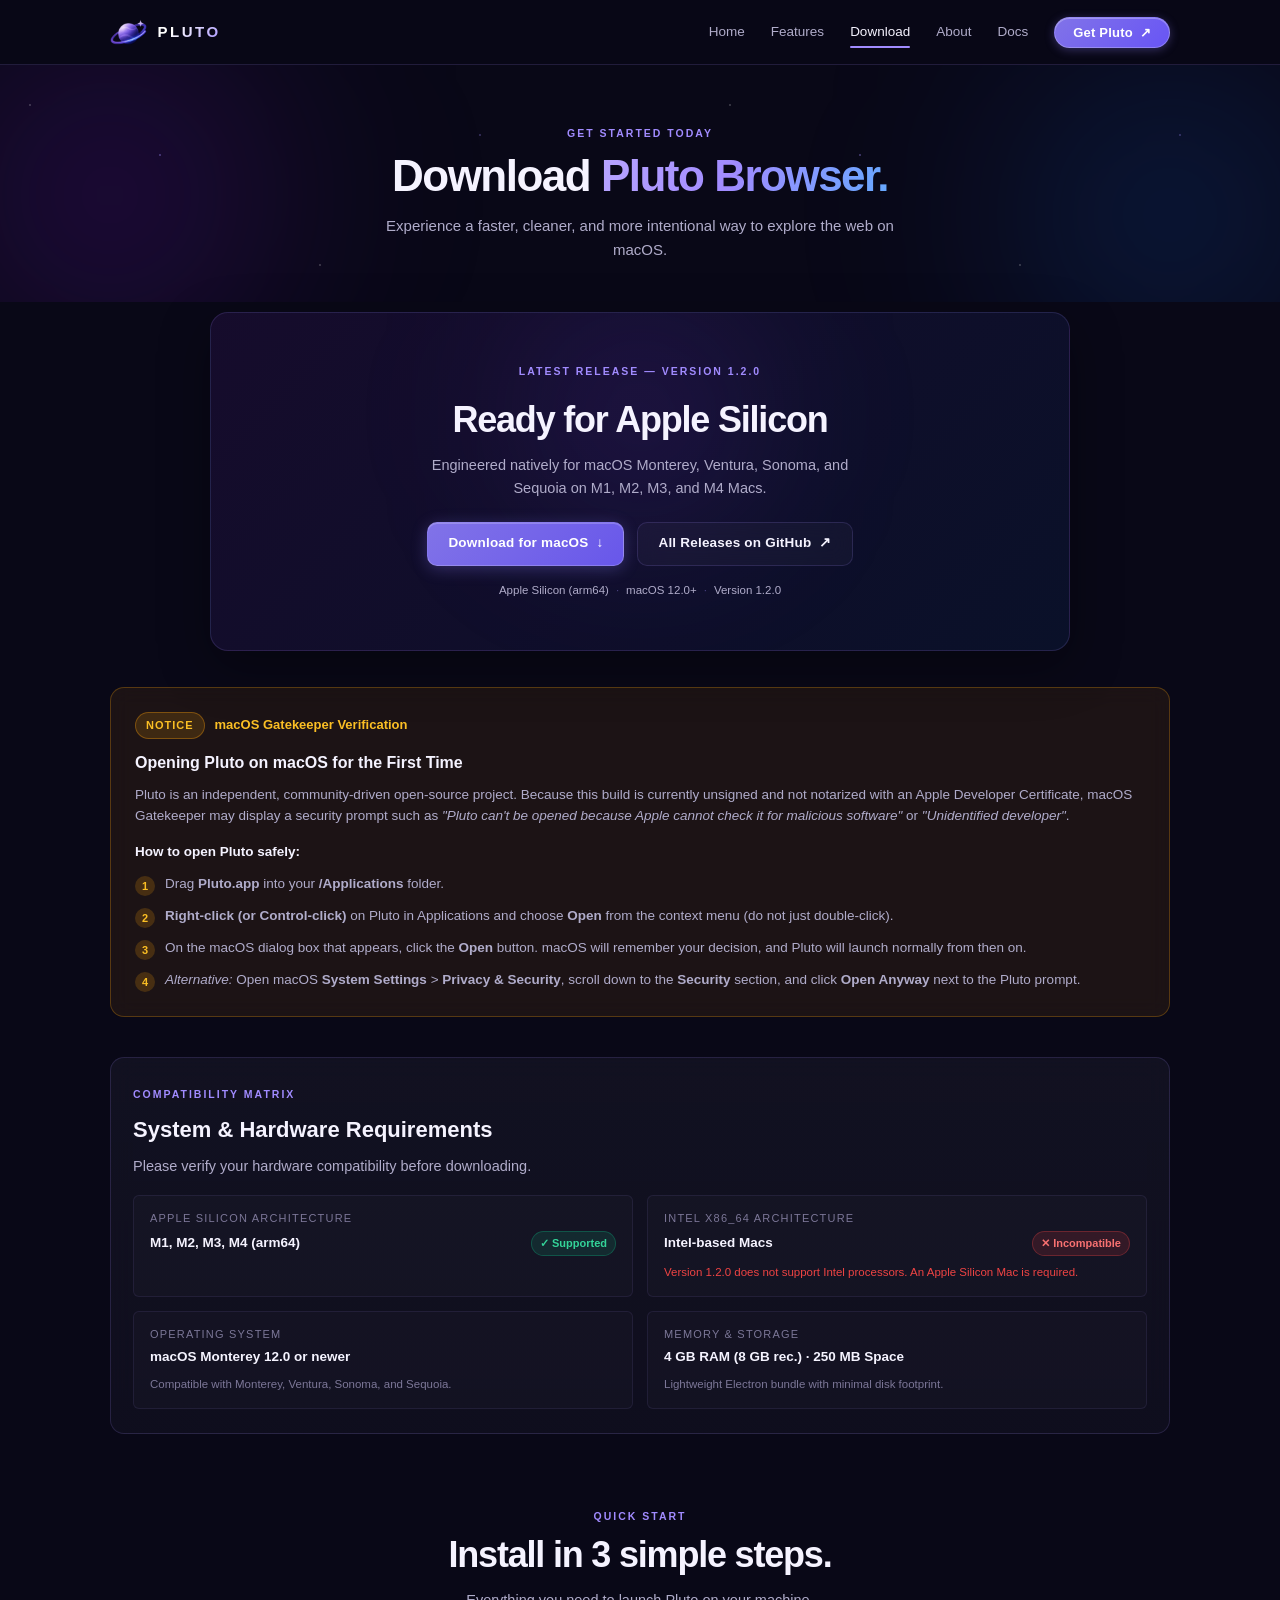
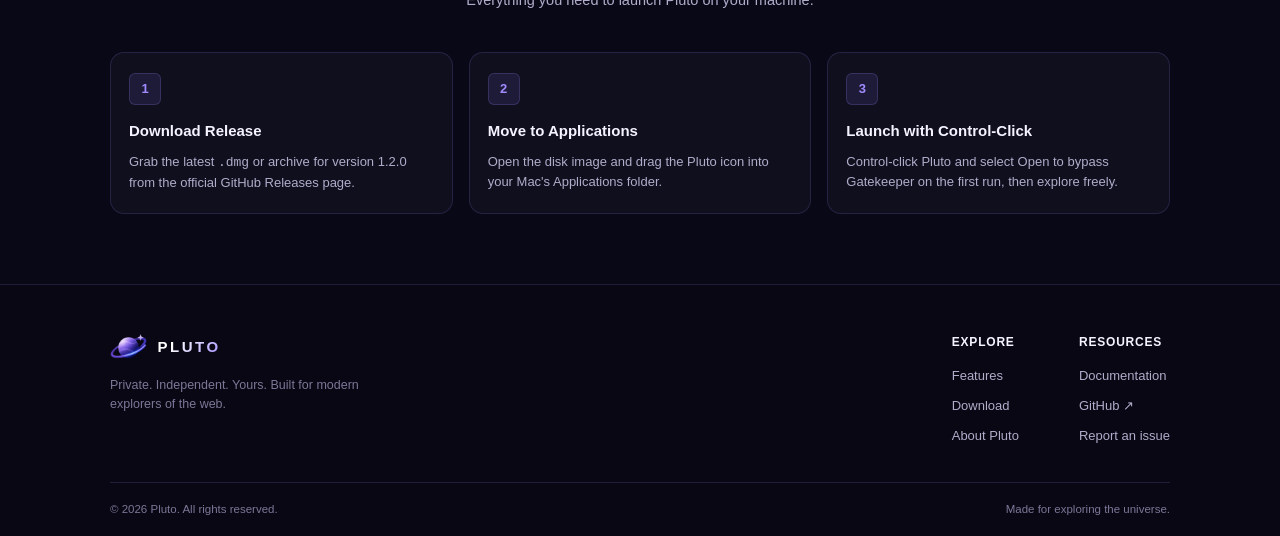
==== commit d1613aa8: "Fix macOS download link to v1.2.0" ====
--- a/download.html
+++ b/download.html
@@ -77,7 +77,7 @@
                 <div class="download-card">
                     <div class="download-glow"></div>
 
-                    <span class="eyebrow">LATEST RELEASE — VERSION 1.1.0</span>
+                    <span class="eyebrow">LATEST RELEASE — VERSION 1.2.0</span>
 
                     <h2>Ready for Apple Silicon</h2>
                     <p>
@@ -86,7 +86,7 @@
 
                     <div class="hero-actions">
                         <a
-                            href="https://github.com/ParamMavani/pluto-browser/releases/tag/v1.1.0"
+                            href="https://github.com/ParamMavani/pluto-browser/releases/download/v1.2.0/Pluto-1.2.0-arm64.dmg"
                             target="_blank"
                             rel="noopener noreferrer"
                             class="btn btn-primary"
@@ -109,7 +109,7 @@
                         <span class="spec-dot">·</span>
                         <span class="spec-tag">macOS 12.0+</span>
                         <span class="spec-dot">·</span>
-                        <span class="spec-tag">Version 1.1.0</span>
+                        <span class="spec-tag">Version 1.2.0</span>
                     </div>
                 </div>
 
@@ -178,7 +178,7 @@
                                 <span class="compat-pill compat-no">✕ Incompatible</span>
                             </span>
                             <small style="color: var(--accent-danger); font-size: 11.5px; margin-top: 4px;">
-                                Version 1.1.0 does not support Intel processors. An Apple Silicon Mac is required.
+                                Version 1.2.0 does not support Intel processors. An Apple Silicon Mac is required.
                             </small>
                         </div>
 
@@ -211,7 +211,7 @@
                     <div class="step-card">
                         <div class="step-number">1</div>
                         <h3>Download Release</h3>
-                        <p>Grab the latest <code>.dmg</code> or archive for version 1.1.0 from the official GitHub Releases page.</p>
+                        <p>Grab the latest <code>.dmg</code> or archive for version 1.2.0 from the official GitHub Releases page.</p>
                     </div>
 
                     <div class="step-card">
